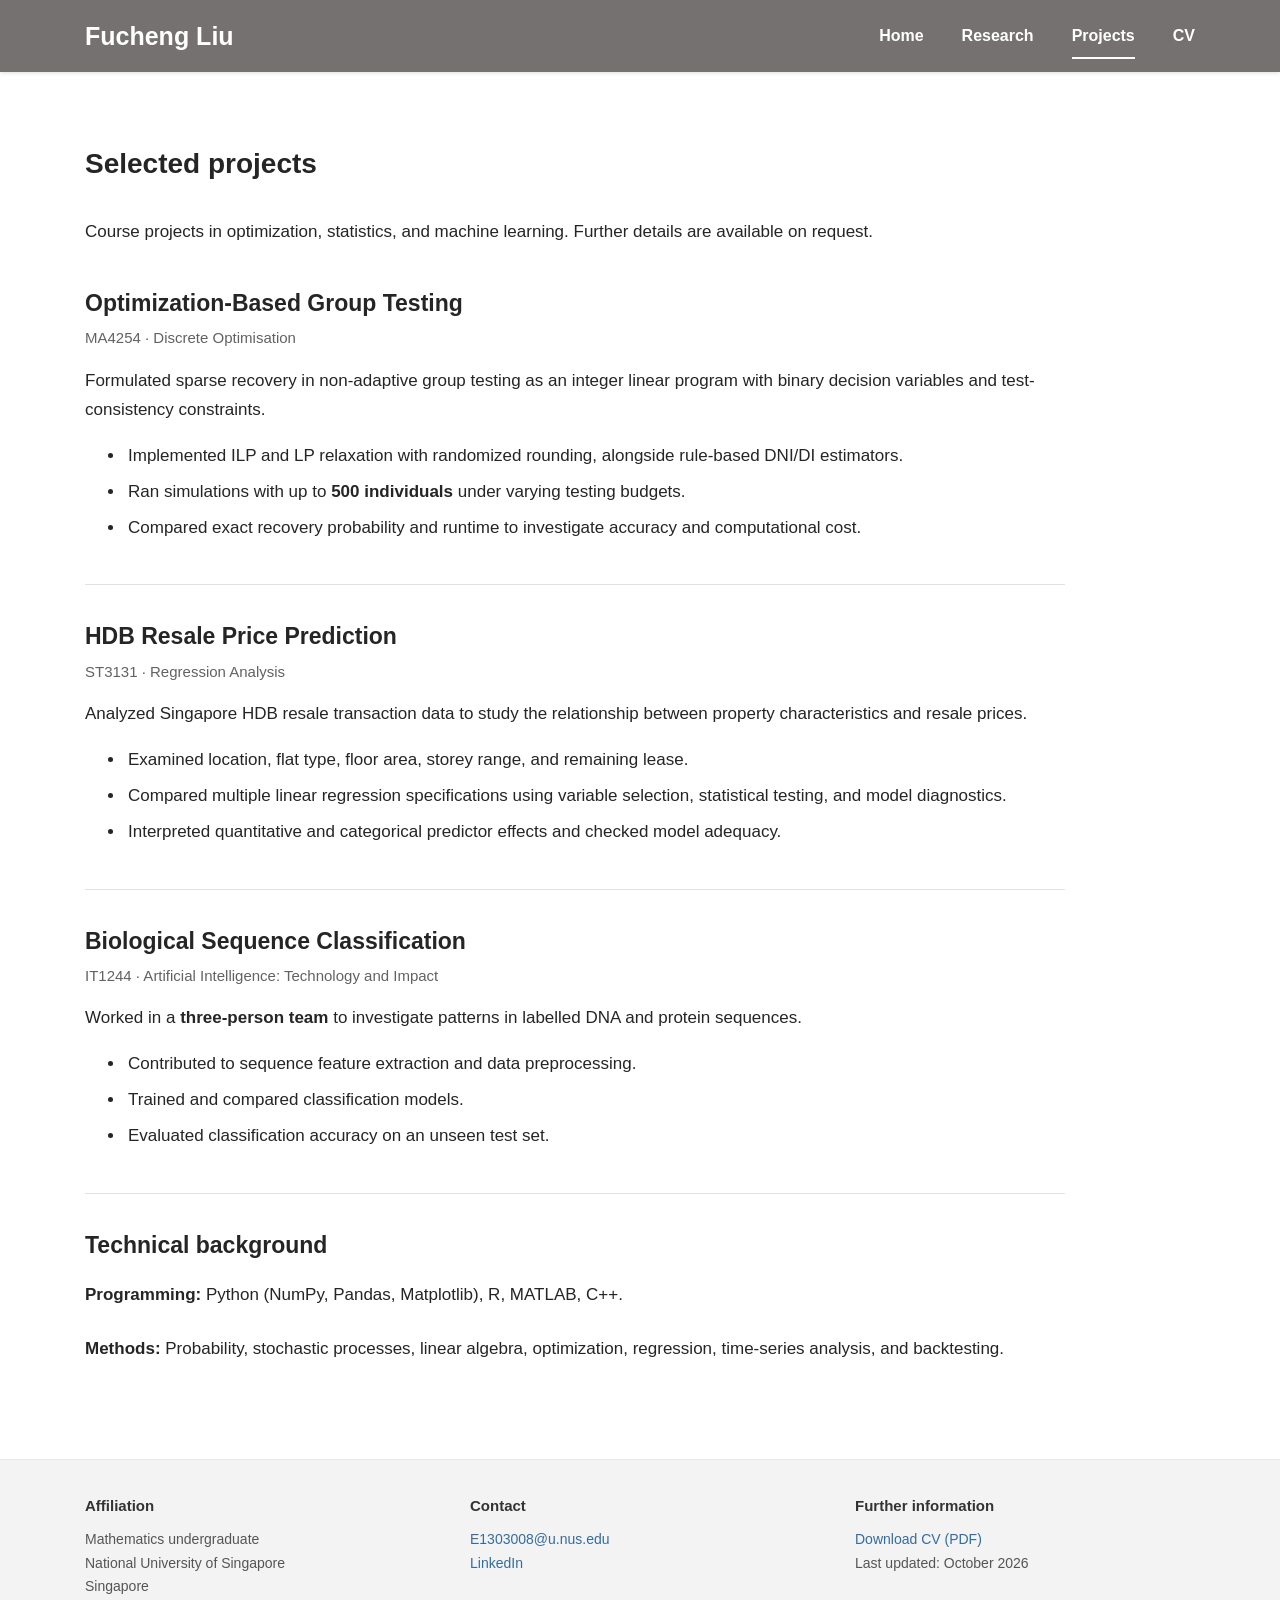
==== projects.html @ ba133e46 "Publish academic homepage" ====
<!doctype html>
<html lang="en"><head><meta charset="utf-8"><meta name="viewport" content="width=device-width,initial-scale=1">
<title>Projects | Fucheng Liu</title><meta name="description" content="Academic homepage of Fucheng Liu, a mathematics undergraduate at the National University of Singapore. Research, projects, and curriculum vitae.">
<meta name="theme-color" content="#757170"><link rel="icon" href="favicon.svg" type="image/svg+xml"><link rel="stylesheet" href="style.css?v=2"></head>
<body><a class="skip" href="#main">Skip to content</a><header><div class="nav-wrap"><a class="name" href="index.html">Fucheng Liu</a><nav aria-label="Main navigation"><a href="index.html">Home</a><a href="research.html">Research</a><a href="projects.html" aria-current="page">Projects</a><a href="Fucheng_Liu_CV.pdf" target="_blank" rel="noopener">CV <span class="sr-only">(PDF, opens in a new tab)</span></a></nav></div></header>
<main id="main">
<h1>Selected projects</h1><p class="page-intro">Course projects in optimization, statistics, and machine learning. Further details are available on request.</p>
<article class="project"><h2>Optimization-Based Group Testing</h2><p class="course">MA4254 · Discrete Optimisation</p><p>Formulated sparse recovery in non-adaptive group testing as an integer linear program with binary decision variables and test-consistency constraints.</p><ul><li>Implemented ILP and LP relaxation with randomized rounding, alongside rule-based DNI/DI estimators.</li><li>Ran simulations with up to <strong>500 individuals</strong> under varying testing budgets.</li><li>Compared exact recovery probability and runtime to investigate accuracy and computational cost.</li></ul></article>
<article class="project"><h2>HDB Resale Price Prediction</h2><p class="course">ST3131 · Regression Analysis</p><p>Analyzed Singapore HDB resale transaction data to study the relationship between property characteristics and resale prices.</p><ul><li>Examined location, flat type, floor area, storey range, and remaining lease.</li><li>Compared multiple linear regression specifications using variable selection, statistical testing, and model diagnostics.</li><li>Interpreted quantitative and categorical predictor effects and checked model adequacy.</li></ul></article>
<article class="project"><h2>Biological Sequence Classification</h2><p class="course">IT1244 · Artificial Intelligence: Technology and Impact</p><p>Worked in a <strong>three-person team</strong> to investigate patterns in labelled DNA and protein sequences.</p><ul><li>Contributed to sequence feature extraction and data preprocessing.</li><li>Trained and compared classification models.</li><li>Evaluated classification accuracy on an unseen test set.</li></ul></article>
<section><h2>Technical background</h2><p><strong>Programming:</strong> Python (NumPy, Pandas, Matplotlib), R, MATLAB, C++.</p><p><strong>Methods:</strong> Probability, stochastic processes, linear algebra, optimization, regression, time-series analysis, and backtesting.</p></section>
</main>
<footer><div class="footer-wrap"><div><h2>Affiliation</h2><p>Mathematics undergraduate<br>National University of Singapore<br>Singapore</p></div><div><h2>Contact</h2><p><a href="mailto:E1303008@u.nus.edu">E1303008@u.nus.edu</a><br><a href="https://www.linkedin.com/in/fucheng-liu-eric" target="_blank" rel="noopener noreferrer">LinkedIn</a></p></div><div><h2>Further information</h2><p><a href="Fucheng_Liu_CV.pdf" download>Download CV (PDF)</a><br>Last updated: October 2026</p></div></div></footer></body></html>
---- style.css ----
:root{--ink:#252525;--muted:#626262;--link:#346c9f;--header:#757170;--line:#e2e2e2}*{box-sizing:border-box}html{scroll-behavior:smooth;scroll-padding-top:100px}body{margin:0;background:#fff;color:var(--ink);font-family:Arial,Helvetica,sans-serif;font-size:17px;line-height:1.7}a{color:var(--link);text-decoration:none}a:hover{text-decoration:underline}a:focus-visible{outline:3px solid #75a2cc;outline-offset:5px}.skip{position:absolute;top:-90px;left:20px;background:white;padding:12px;z-index:20}.skip:focus{top:10px}.sr-only{position:absolute;width:1px;height:1px;margin:-1px;overflow:hidden;clip:rect(0,0,0,0)}header{background:var(--header);color:#fff;box-shadow:0 1px 4px #0002}.nav-wrap{max-width:1110px;margin:auto;min-height:72px;display:flex;align-items:center;justify-content:space-between;gap:30px}.name{color:#fff;font-size:25px;font-weight:700;white-space:nowrap}nav{display:flex;gap:38px}nav a{font-size:16px;color:#fff;font-weight:600;padding:22px 0;position:relative}nav a[aria-current=page]::after{content:'';position:absolute;bottom:13px;left:0;right:0;height:2px;background:#fff}main{max-width:1110px;margin:0 auto;padding:65px 0 70px;min-height:calc(100vh - 310px)}h1{font-size:28px;font-weight:700;line-height:1.3;margin:9px 0 36px}h2{font-size:23px;line-height:1.4;margin:0 0 20px}h3{font-size:20px;line-height:1.5;margin:0 0 12px}h4{font-size:17px;margin:25px 0 8px}p{margin:0 0 25px}strong{font-weight:600}.chinese{font-weight:400;font-size:21px;margin-left:15px;color:var(--muted)}.home-layout{display:grid;grid-template-columns:minmax(0,2.15fr) minmax(260px,1fr);gap:65px}.biography p{margin-bottom:28px}.profile{font-size:14px;line-height:1.8;border-left:1px solid var(--line);padding-left:30px;margin-top:4px}.profile h2{font-size:17px;margin:0 0 12px}.profile p{margin-bottom:24px}.profile ul{padding-left:20px;margin:0 0 25px}.home-section{margin-top:40px}.home-section ul{padding-left:23px}.experience{display:grid;grid-template-columns:165px 1fr;gap:22px 25px;font-size:16px}.experience dt{color:var(--muted)}.experience dd{margin:0}.page-intro{max-width:900px;margin-bottom:40px}section+section{margin-top:45px}.paper{padding:7px 0 30px}.paper h3{max-width:920px;color:#2e4f71}.authors{margin-bottom:5px}.status,.course{font-size:15px;color:var(--muted);margin-bottom:12px}.paper-links{font-size:15px;display:flex;gap:18px;margin-bottom:24px}.paper #research-summary{border-top:1px solid var(--line);padding-top:1px;max-width:950px}.note{font-size:14px;color:var(--muted)}li{padding-left:3px;margin-bottom:7px}.project{padding-bottom:25px;margin-bottom:35px;border-bottom:1px solid var(--line);max-width:980px}.project h2{margin-bottom:6px}.project p{margin-bottom:16px}footer{background:#f3f3f3;border-top:1px solid #e8e8e8}.footer-wrap{max-width:1110px;margin:auto;padding:35px 0;display:grid;grid-template-columns:1fr 1fr 1fr;gap:45px;font-size:14px;color:#555}.footer-wrap h2{font-size:15px;color:#333;margin-bottom:12px}.footer-wrap p{margin:0}@media(max-width:1190px){.nav-wrap,main,.footer-wrap{margin-left:40px;margin-right:40px}.home-layout{gap:40px}}@media(max-width:760px){body{font-size:16px}.nav-wrap{gap:15px;align-items:flex-start;padding:18px 0;flex-direction:column;min-height:0}.name{font-size:23px}nav{gap:27px}nav a{font-size:14px;padding:0 0 4px}nav a[aria-current=page]::after{bottom:0;height:1px}.nav-wrap,main,.footer-wrap{margin-left:24px;margin-right:24px}main{padding-top:35px;padding-bottom:45px}h1{font-size:25px;margin-bottom:26px}.chinese{display:block;margin:7px 0 0;font-size:18px}.home-layout{grid-template-columns:1fr;gap:10px}.profile{border-left:0;border-top:1px solid var(--line);padding:24px 0 0;display:grid;grid-template-columns:1fr;gap:0}.profile h2{margin-top:5px}.profile p,.profile ul{margin-bottom:18px}.experience{grid-template-columns:1fr;gap:5px}.experience dd{margin-bottom:20px}.footer-wrap{grid-template-columns:1fr;gap:24px;padding:28px 0}.home-section{margin-top:30px}h2{font-size:21px}h3{font-size:19px}}@media(prefers-reduced-motion:reduce){html{scroll-behavior:auto}}@media print{header,footer,.skip{display:none}main{margin:0;padding:0}.profile{font-size:12px}body{font-size:12px}.home-layout{gap:25px}a{color:inherit}h1{font-size:22px}.project{break-inside:avoid}}
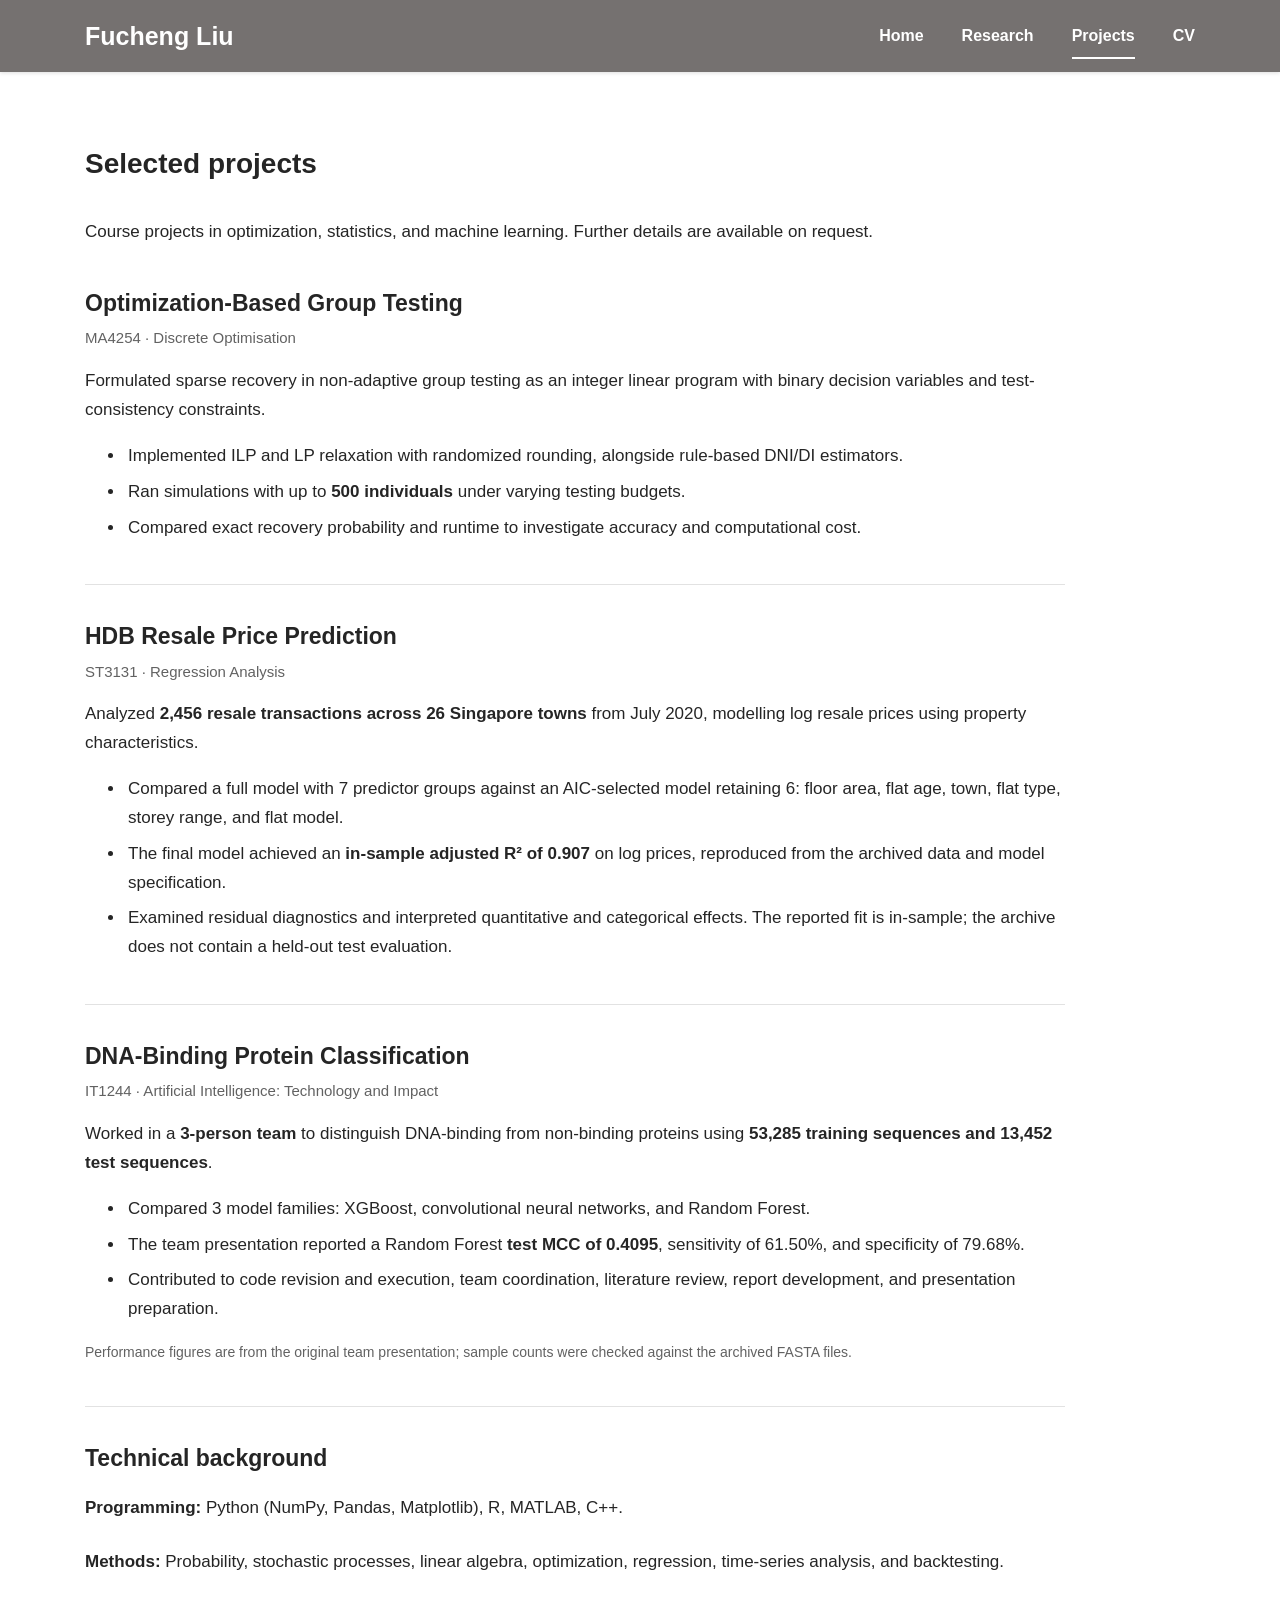
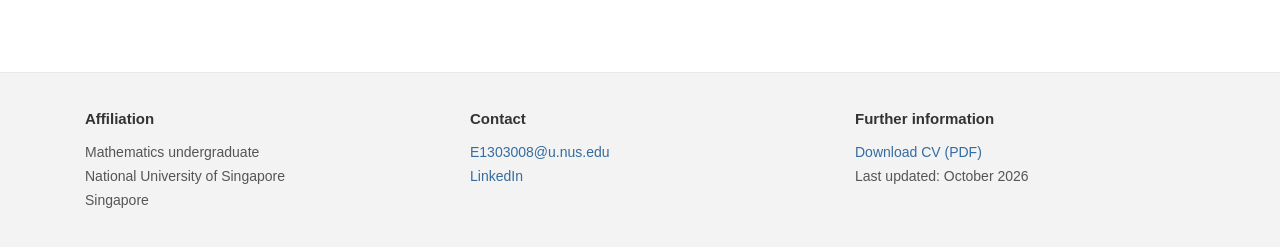
==== commit f1c67de1: "Add verified course project metrics" ====
--- a/projects.html
+++ b/projects.html
@@ -6,8 +6,8 @@
 <main id="main">
 <h1>Selected projects</h1><p class="page-intro">Course projects in optimization, statistics, and machine learning. Further details are available on request.</p>
 <article class="project"><h2>Optimization-Based Group Testing</h2><p class="course">MA4254 · Discrete Optimisation</p><p>Formulated sparse recovery in non-adaptive group testing as an integer linear program with binary decision variables and test-consistency constraints.</p><ul><li>Implemented ILP and LP relaxation with randomized rounding, alongside rule-based DNI/DI estimators.</li><li>Ran simulations with up to <strong>500 individuals</strong> under varying testing budgets.</li><li>Compared exact recovery probability and runtime to investigate accuracy and computational cost.</li></ul></article>
-<article class="project"><h2>HDB Resale Price Prediction</h2><p class="course">ST3131 · Regression Analysis</p><p>Analyzed Singapore HDB resale transaction data to study the relationship between property characteristics and resale prices.</p><ul><li>Examined location, flat type, floor area, storey range, and remaining lease.</li><li>Compared multiple linear regression specifications using variable selection, statistical testing, and model diagnostics.</li><li>Interpreted quantitative and categorical predictor effects and checked model adequacy.</li></ul></article>
-<article class="project"><h2>Biological Sequence Classification</h2><p class="course">IT1244 · Artificial Intelligence: Technology and Impact</p><p>Worked in a <strong>three-person team</strong> to investigate patterns in labelled DNA and protein sequences.</p><ul><li>Contributed to sequence feature extraction and data preprocessing.</li><li>Trained and compared classification models.</li><li>Evaluated classification accuracy on an unseen test set.</li></ul></article>
+<article class="project"><h2>HDB Resale Price Prediction</h2><p class="course">ST3131 · Regression Analysis</p><p>Analyzed <strong>2,456 resale transactions across 26 Singapore towns</strong> from July 2020, modelling log resale prices using property characteristics.</p><ul><li>Compared a full model with 7 predictor groups against an AIC-selected model retaining 6: floor area, flat age, town, flat type, storey range, and flat model.</li><li>The final model achieved an <strong>in-sample adjusted R² of 0.907</strong> on log prices, reproduced from the archived data and model specification.</li><li>Examined residual diagnostics and interpreted quantitative and categorical effects. The reported fit is in-sample; the archive does not contain a held-out test evaluation.</li></ul></article>
+<article class="project"><h2>DNA-Binding Protein Classification</h2><p class="course">IT1244 · Artificial Intelligence: Technology and Impact</p><p>Worked in a <strong>3-person team</strong> to distinguish DNA-binding from non-binding proteins using <strong>53,285 training sequences and 13,452 test sequences</strong>.</p><ul><li>Compared 3 model families: XGBoost, convolutional neural networks, and Random Forest.</li><li>The team presentation reported a Random Forest <strong>test MCC of 0.4095</strong>, sensitivity of 61.50%, and specificity of 79.68%.</li><li>Contributed to code revision and execution, team coordination, literature review, report development, and presentation preparation.</li></ul><p class="note">Performance figures are from the original team presentation; sample counts were checked against the archived FASTA files.</p></article>
 <section><h2>Technical background</h2><p><strong>Programming:</strong> Python (NumPy, Pandas, Matplotlib), R, MATLAB, C++.</p><p><strong>Methods:</strong> Probability, stochastic processes, linear algebra, optimization, regression, time-series analysis, and backtesting.</p></section>
 </main>
 <footer><div class="footer-wrap"><div><h2>Affiliation</h2><p>Mathematics undergraduate<br>National University of Singapore<br>Singapore</p></div><div><h2>Contact</h2><p><a href="mailto:E1303008@u.nus.edu">E1303008@u.nus.edu</a><br><a href="https://www.linkedin.com/in/fucheng-liu-eric" target="_blank" rel="noopener noreferrer">LinkedIn</a></p></div><div><h2>Further information</h2><p><a href="Fucheng_Liu_CV.pdf" download>Download CV (PDF)</a><br>Last updated: October 2026</p></div></div></footer></body></html>
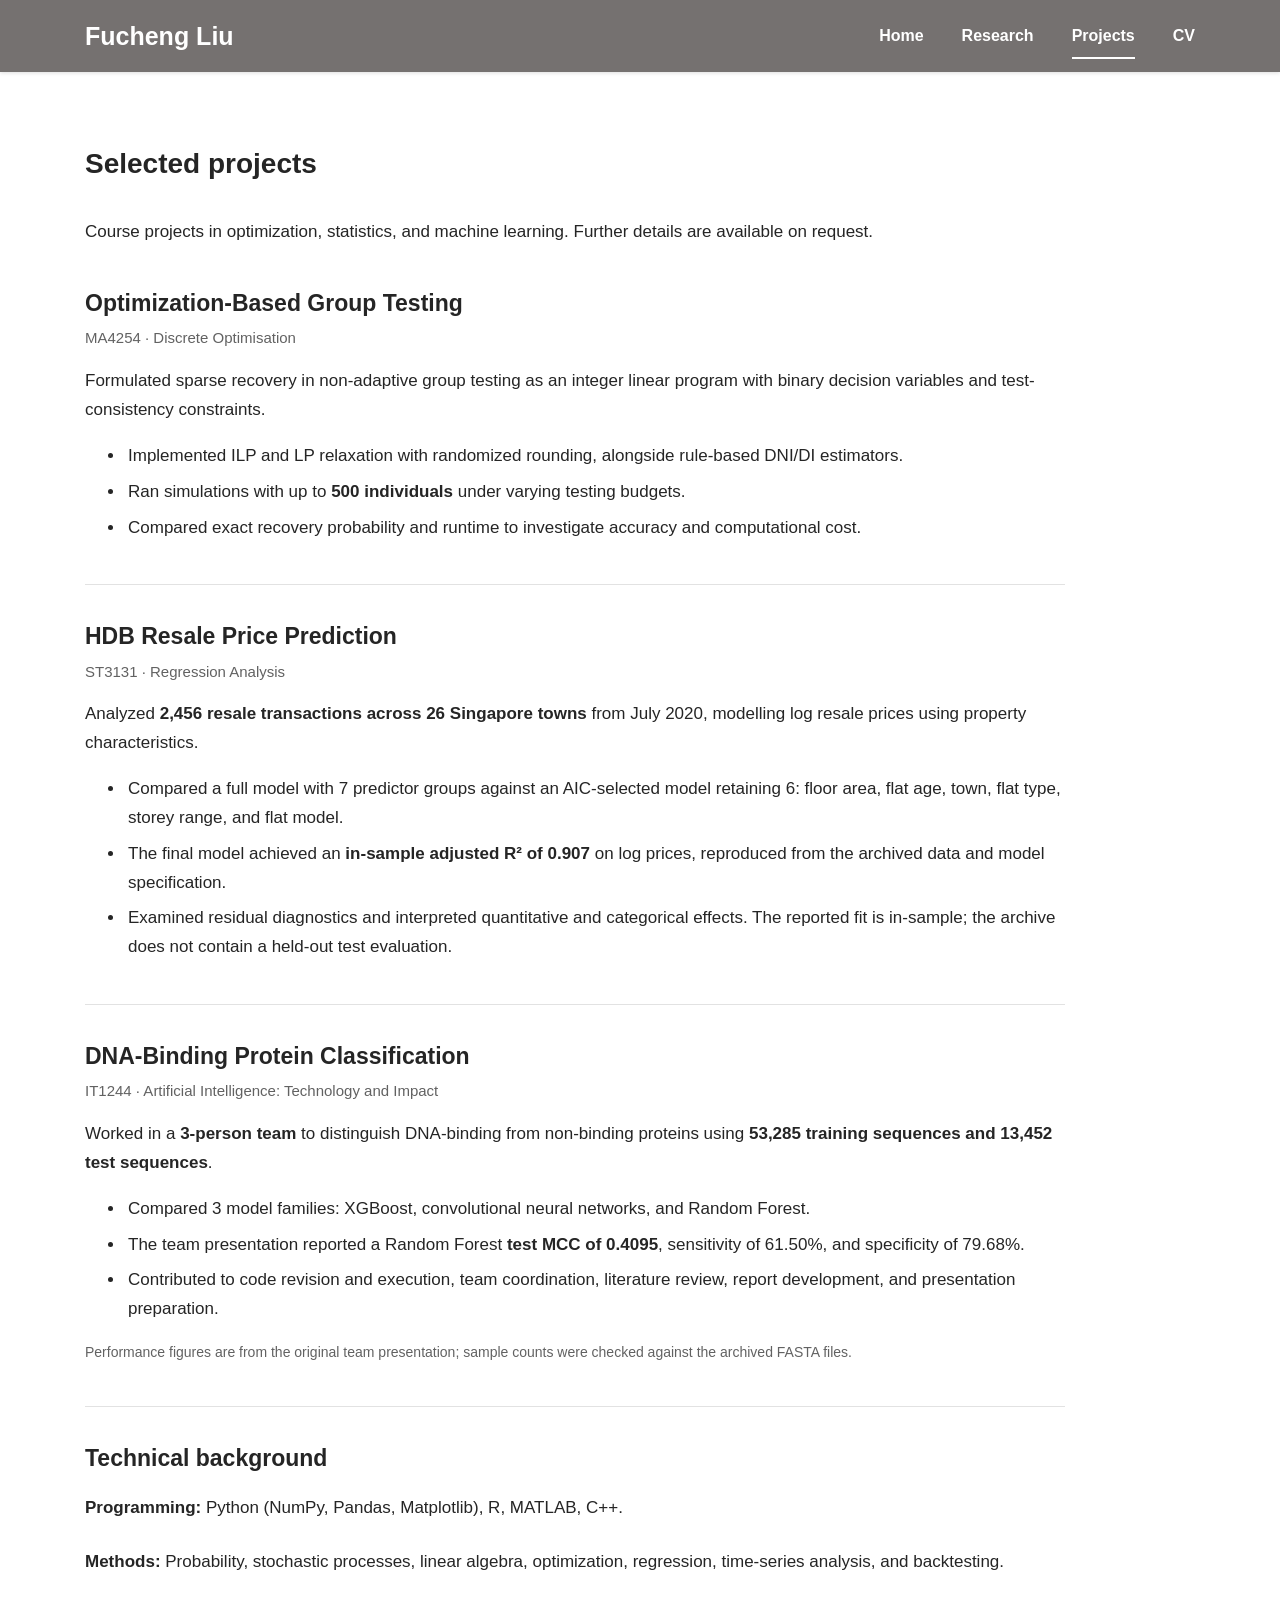
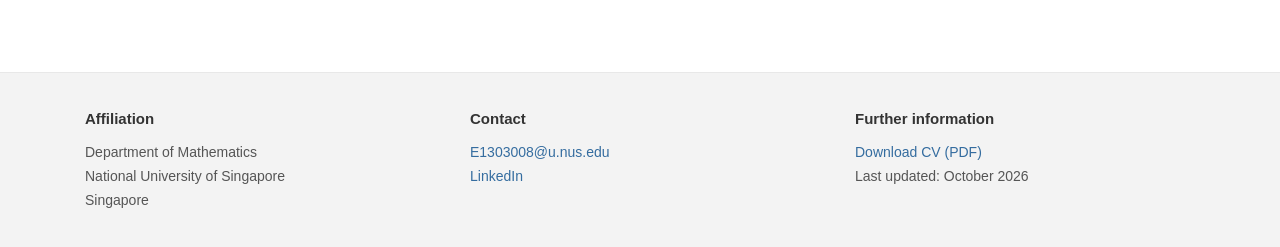
==== commit 9245cc8b: "Update department affiliation across pages" ====
--- a/projects.html
+++ b/projects.html
@@ -10,4 +10,4 @@
 <article class="project"><h2>DNA-Binding Protein Classification</h2><p class="course">IT1244 · Artificial Intelligence: Technology and Impact</p><p>Worked in a <strong>3-person team</strong> to distinguish DNA-binding from non-binding proteins using <strong>53,285 training sequences and 13,452 test sequences</strong>.</p><ul><li>Compared 3 model families: XGBoost, convolutional neural networks, and Random Forest.</li><li>The team presentation reported a Random Forest <strong>test MCC of 0.4095</strong>, sensitivity of 61.50%, and specificity of 79.68%.</li><li>Contributed to code revision and execution, team coordination, literature review, report development, and presentation preparation.</li></ul><p class="note">Performance figures are from the original team presentation; sample counts were checked against the archived FASTA files.</p></article>
 <section><h2>Technical background</h2><p><strong>Programming:</strong> Python (NumPy, Pandas, Matplotlib), R, MATLAB, C++.</p><p><strong>Methods:</strong> Probability, stochastic processes, linear algebra, optimization, regression, time-series analysis, and backtesting.</p></section>
 </main>
-<footer><div class="footer-wrap"><div><h2>Affiliation</h2><p>Mathematics undergraduate<br>National University of Singapore<br>Singapore</p></div><div><h2>Contact</h2><p><a href="mailto:E1303008@u.nus.edu">E1303008@u.nus.edu</a><br><a href="https://www.linkedin.com/in/fucheng-liu-eric" target="_blank" rel="noopener noreferrer">LinkedIn</a></p></div><div><h2>Further information</h2><p><a href="Fucheng_Liu_CV.pdf" download>Download CV (PDF)</a><br>Last updated: October 2026</p></div></div></footer></body></html>+<footer><div class="footer-wrap"><div><h2>Affiliation</h2><p>Department of Mathematics<br>National University of Singapore<br>Singapore</p></div><div><h2>Contact</h2><p><a href="mailto:E1303008@u.nus.edu">E1303008@u.nus.edu</a><br><a href="https://www.linkedin.com/in/fucheng-liu-eric" target="_blank" rel="noopener noreferrer">LinkedIn</a></p></div><div><h2>Further information</h2><p><a href="Fucheng_Liu_CV.pdf" download>Download CV (PDF)</a><br>Last updated: October 2026</p></div></div></footer></body></html>
